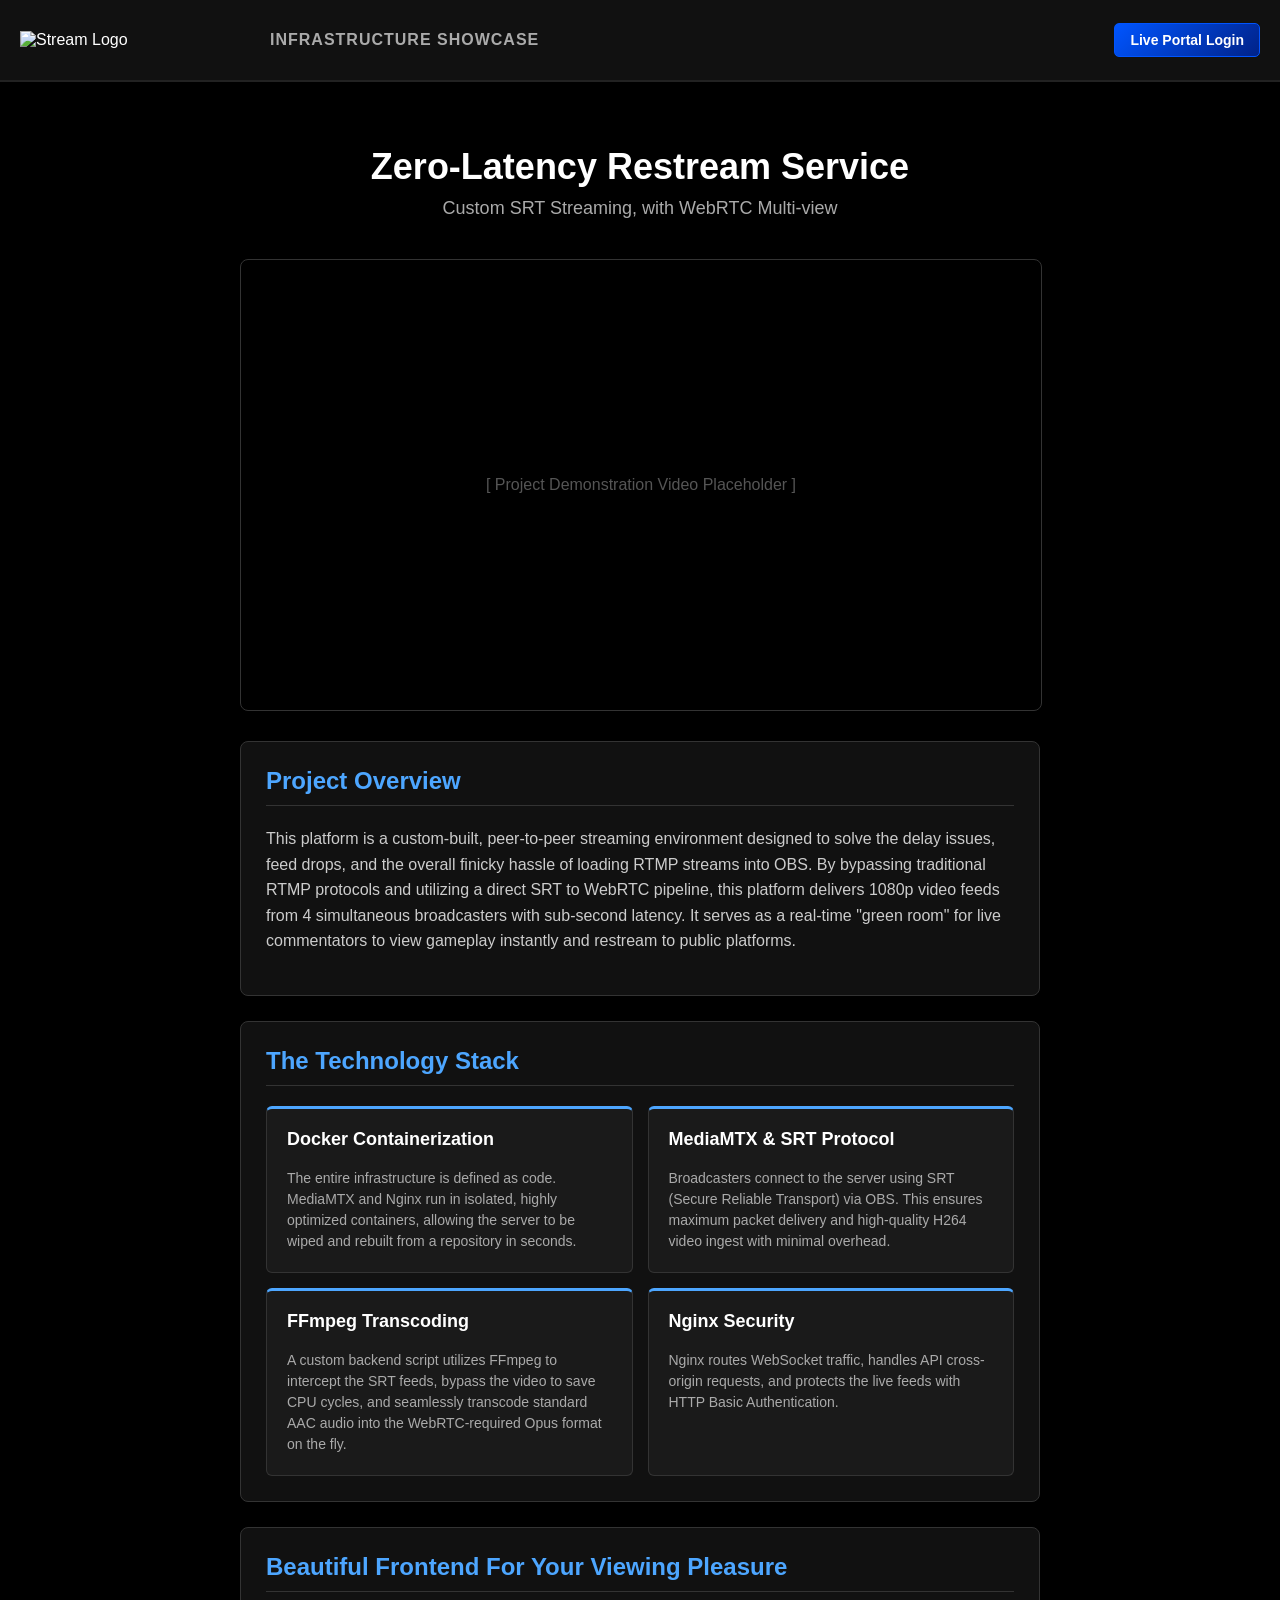
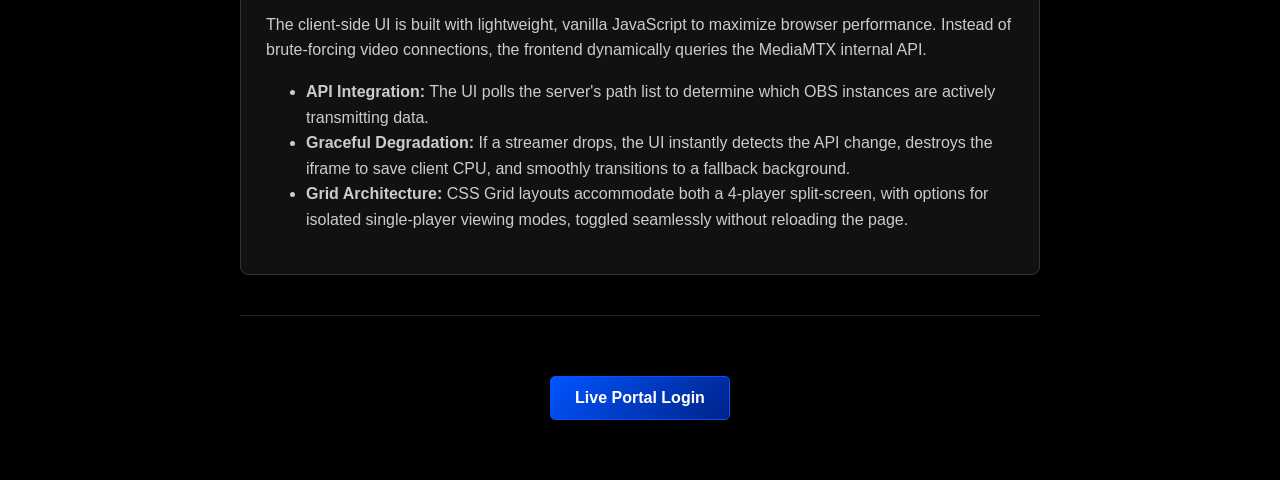
==== web/index.html @ 62786953 "uploading repository. Shout out Carigs" ====
<!DOCTYPE html>
<html lang="en">
<head>
  <meta charset="UTF-8" />
  <meta name="viewport" content="width=device-width, initial-scale=1.0">
  <title>Project Architecture</title>
  <link rel="icon" type="image/x-icon" href="favicon.ico" />
  <link rel="stylesheet" href="style.css" />
  <style>
    .showcase-video { width: 100%; aspect-ratio: 16/9; background: #000; border: 1px solid #333; border-radius: 8px; margin-bottom: 30px; display: flex; align-items: center; justify-content: center; color: #555; }
    .tech-grid { display: grid; grid-template-columns: repeat(auto-fit, minmax(250px, 1fr)); gap: 15px; margin-top: 20px; }
    .tech-card { background: #1a1a1a; padding: 20px; border-radius: 6px; border: 1px solid #333; border-top: 3px solid #4da6ff; }
    .tech-card h3 { margin-top: 0; color: #ffffff; font-size: 18px; }
    .tech-card p { color: #aaaaaa; font-size: 14px; line-height: 1.5; margin-bottom: 0; }
    
    .modal-overlay {
      position: fixed; top: 0; left: 0; width: 100%; height: 100%;
      background: rgba(0, 0, 0, 0.85); z-index: 1000;
      display: none; align-items: center; justify-content: center;
    }
    .modal-content {
      background: #111; padding: 30px; border-radius: 8px; border: 1px solid #333;
      max-width: 450px; text-align: center; box-shadow: 0 10px 30px rgba(0,0,0,0.8);
      border-top: 4px solid #0055ff;
    }
    .modal-content h3 { margin-top: 0; color: #ffffff; font-size: 22px; }
    .modal-actions { margin-top: 25px; display: flex; justify-content: center; gap: 15px; }
  </style>
</head>
<body>
  <header>
    <div class="left-nav">
      <img src="logo.png" alt="Stream Logo" class="logo" />
      <span style="color: #aaaaaa; font-weight: bold; letter-spacing: 1px; margin-left: 10px;">INFRASTRUCTURE SHOWCASE</span>
    </div>
    
    <div class="right-nav">
      <button onclick="showLoginModal()" class="nav-button host-btn" style="cursor: pointer;">Live Portal Login</button>
    </div>
  </header>

  <div class="guide-container">
    <h1>Zero-Latency Restream Service</h1>
    <div class="subtitle">Custom SRT Streaming, with WebRTC Multi-view</div>

    <div class="showcase-video">
      <p>[ Project Demonstration Video Placeholder ]</p>
    </div>

    <div class="guide-section">
      <h2>Project Overview</h2>
      <p style="color: #cccccc; line-height: 1.6;">
        This platform is a custom-built, peer-to-peer streaming environment designed to solve the delay issues, feed drops, and the overall finicky hassle of loading RTMP streams into OBS. By bypassing traditional RTMP protocols and utilizing a direct SRT to WebRTC pipeline, this platform delivers 1080p video feeds from 4 simultaneous broadcasters with sub-second latency. It serves as a real-time "green room" for live commentators to view gameplay instantly and restream to public platforms.
      </p>
    </div>

    <div class="guide-section">
      <h2>The Technology Stack</h2>
      <div class="tech-grid">
        <div class="tech-card">
          <h3>Docker Containerization</h3>
          <p>The entire infrastructure is defined as code. MediaMTX and Nginx run in isolated, highly optimized containers, allowing the server to be wiped and rebuilt from a repository in seconds.</p>
        </div>
        <div class="tech-card">
          <h3>MediaMTX & SRT Protocol</h3>
          <p>Broadcasters connect to the server using SRT (Secure Reliable Transport) via OBS. This ensures maximum packet delivery and high-quality H264 video ingest with minimal overhead.</p>
        </div>
        <div class="tech-card">
          <h3>FFmpeg Transcoding</h3>
          <p>A custom backend script utilizes FFmpeg to intercept the SRT feeds, bypass the video to save CPU cycles, and seamlessly transcode standard AAC audio into the WebRTC-required Opus format on the fly.</p>
        </div>
        <div class="tech-card">
          <h3>Nginx Security</h3>
          <p> Nginx routes WebSocket traffic, handles API cross-origin requests, and protects the live feeds with HTTP Basic Authentication.</p>
        </div>
      </div>
    </div>

    <div class="guide-section">
      <h2>Beautiful Frontend For Your Viewing Pleasure</h2>
      <p style="color: #cccccc; line-height: 1.6;">
        The client-side UI is built with lightweight, vanilla JavaScript to maximize browser performance. Instead of brute-forcing video connections, the frontend dynamically queries the MediaMTX internal API. 
      </p>
      <ul style="color: #cccccc; line-height: 1.6;">
        <li><strong>API Integration:</strong> The UI polls the server's path list to determine which OBS instances are actively transmitting data.</li>
        <li><strong>Graceful Degradation:</strong> If a streamer drops, the UI instantly detects the API change, destroys the iframe to save client CPU, and smoothly transitions to a fallback background.</li>
        <li><strong>Grid Architecture:</strong> CSS Grid layouts accommodate both a 4-player split-screen, with options for isolated single-player viewing modes, toggled seamlessly without reloading the page.</li>
      </ul>
    </div>
    
    <footer style="text-align: center; padding: 60px 20px 20px; border-top: 1px solid #222; margin-top: 40px;">
      <button onclick="showLoginModal()" class="nav-button host-btn" style="padding: 12px 24px; font-size: 16px; cursor: pointer;">Live Portal Login</button>
    </footer>
  </div>

  <div id="loginModal" class="modal-overlay">
    <div class="modal-content">
      <h3>Authentication Required</h3>
      <p style="color: #cccccc; line-height: 1.5;">The live dashboard is secured and requires authorization to view the active feeds. This ensures bandwidth is preserved for verified commentators.</p>
      <p style="color: #4da6ff; font-weight: bold; margin: 20px 0; padding: 15px; background: rgba(0, 85, 255, 0.1); border-radius: 6px; border: 1px solid #0055ff;">
        Please contact the server administrators for credentials.
      </p>
      <div class="modal-actions">
        <button onclick="closeModal()" class="nav-button" style="cursor: pointer;">Cancel</button>
        <a href="live.html" class="nav-button host-btn">Proceed to Login</a>
      </div>
    </div>
  </div>

  <script>
    function showLoginModal() { document.getElementById('loginModal').style.display = 'flex'; }
    function closeModal() { document.getElementById('loginModal').style.display = 'none'; }
  </script>
</body>
</html>
---- web/style.css ----
/* page layout */
body {
  margin: 0; padding: 0; display: flex; flex-direction: column;
  min-height: 100vh; background-color: #000000;
  font-family: 'Segoe UI', Tahoma, Geneva, Verdana, sans-serif; color: #ffffff;
}

/* header */
header {
  display: flex; justify-content: space-between; align-items: center;
  padding: 10px 20px; background-color: #111111;
  border-bottom: 2px solid #222222; position: relative; 
  height: 60px; z-index: 100;
}
.logo { width: 220px; height: auto; margin-right: 10px; }

.left-nav, .right-nav { display: flex; align-items: center; gap: 10px; }

/* buttons */
.nav-button {
  background-color: #333333; color: #ffffff; text-decoration: none;
  padding: 8px 15px; border-radius: 5px; font-size: 14px; font-weight: bold;
  transition: all 0.2s; border: 1px solid #444; cursor: pointer;
}
.nav-button:hover { background-color: #555555; }

/* pressed button state */
.nav-button.active-btn {
  background-color: #000000;
  border-color: #222;
  color: #888;
  box-shadow: inset 0 3px 6px rgba(0,0,0,0.8);
}

/* guide buttons */
.host-btn { background: linear-gradient(135deg, #0055ff, #002288); border-color: #0055ff; }
.host-btn:hover { background: linear-gradient(135deg, #3377ff, #0033bb); }

.streamer-btn { background: linear-gradient(135deg, #009933, #004411); border-color: #009933; }
.streamer-btn:hover { background: linear-gradient(135deg, #00bb44, #006622); }

/* video grid*/
#wrapper {
  display: grid; grid-template-columns: 1fr 1fr; grid-template-rows: 1fr 1fr;
  gap: 4px; flex-grow: 1; padding: 4px; height: calc(100vh - 80px); 
}
.video-container {
  position: relative; width: 100%; height: 100%;
  background: #1a1a1a;
}
iframe {
  position: absolute; top: 0; left: 0; width: 100%; height: 100%;
  border: none; opacity: 0; transition: opacity 0.5s ease-in-out; z-index: 1;
}
.player-label {
  position: absolute; top: 10px; left: 10px; z-index: 10;
  background: rgba(0,0,0,0.7); color: white; padding: 5px 10px;
  border-radius: 4px; font-weight: bold; pointer-events: none;
  opacity: 0; transition: opacity 0.3s ease;
}
.video-container:hover .player-label { opacity: 1; }

/* individual player */
.single-view { display: none; flex-direction: column; width: 100%; height: calc(100vh - 80px); }
#single-title {
  text-align: center; font-size: 22px; font-weight: bold;
  margin: 10px 0; letter-spacing: 2px; color: #aaaaaa;
}
.single-iframe-wrapper {
  position: relative; flex-grow: 1; width: 100%;
  background: #1a1a1a;
}

/* guide page styling */
.guide-container { max-width: 800px; margin: 40px auto; padding: 0 20px; }
.guide-container h1 { text-align: center; font-size: 36px; margin-bottom: 10px; }
.subtitle { text-align: center; color: #aaaaaa; font-size: 18px; margin-bottom: 40px; }
.guide-section {
  background-color: #111111; padding: 25px; border-radius: 8px;
  margin-bottom: 25px; border: 1px solid #333;
}
.guide-section h2 { margin-top: 0; border-bottom: 1px solid #333; padding-bottom: 10px; color: #4da6ff; }
.split-instructions { display: flex; gap: 20px; margin-top: 20px; }
.instruction-box {
  flex: 1; background-color: #1a1a1a; padding: 15px;
  border-radius: 6px; border: 1px solid #333;
}
.instruction-box h3 { margin-top: 0; text-align: center; font-size: 18px; }
.instruction-box ul { padding-left: 20px; line-height: 1.6; }
.apply-text { text-align: center; font-weight: bold; margin-top: 25px; font-size: 18px; color: #4da6ff; }
code { background-color: #000; padding: 4px 8px; border-radius: 4px; color: #ff9d00; font-family: monospace; word-break: break-all; }

/* =========================================
   Mobile support (Perfected 12-Column Grid)
   ========================================= */
@media (max-width: 768px) {
  header {
    display: grid !important;
    grid-template-columns: repeat(12, 1fr) !important;
    gap: 8px !important;
    padding: 15px 10px !important;
    height: auto !important;
  }
  
  .left-nav, .right-nav {
    display: contents !important;
  }
  
  .logo {
    grid-column: 1 / -1 !important;
    justify-self: center !important;
    max-width: 240px !important;
    width: 100% !important;
    margin-bottom: 12px !important;
  }

  header .nav-button {
    font-size: 10px !important;
    padding: 8px 0 !important;
    margin: 0 !important;
    display: flex !important;
    align-items: center !important;
    justify-content: center !important;
  }

  /* Row 2: 4 Buttons (3 columns each) */
  #btn-game1 { grid-column: 1 / span 3; grid-row: 2; }
  #btn-game2 { grid-column: 4 / span 3; grid-row: 2; }
  #btn-game3 { grid-column: 7 / span 3; grid-row: 2; }
  #btn-game4 { grid-column: 10 / span 3; grid-row: 2; }
  
  /* Row 3: 2 Guide Buttons + 1 Grid Button (4 columns each) */
  #btn-grid { grid-column: 1 / span 4; grid-row: 3; }
  .streamer-btn { grid-column: 5 / span 4; grid-row: 3; }
  .host-btn { grid-column: 9 / span 4; grid-row: 3; }

  #wrapper { 
    display: flex; 
    flex-direction: column !important; 
    height: auto !important; 
    padding-bottom: 20px !important; 
  }
  
  .video-container, .single-iframe-wrapper { 
    width: 100% !important; 
    aspect-ratio: 16 / 9 !important; 
    height: auto !important; 
  }
  
  .guide-container { margin: 20px 10px !important; }
  .guide-container h1 { font-size: 24px !important; }
  .split-instructions { flex-direction: column !important; gap: 15px !important; }
  #single-title { font-size: 18px !important; }
}
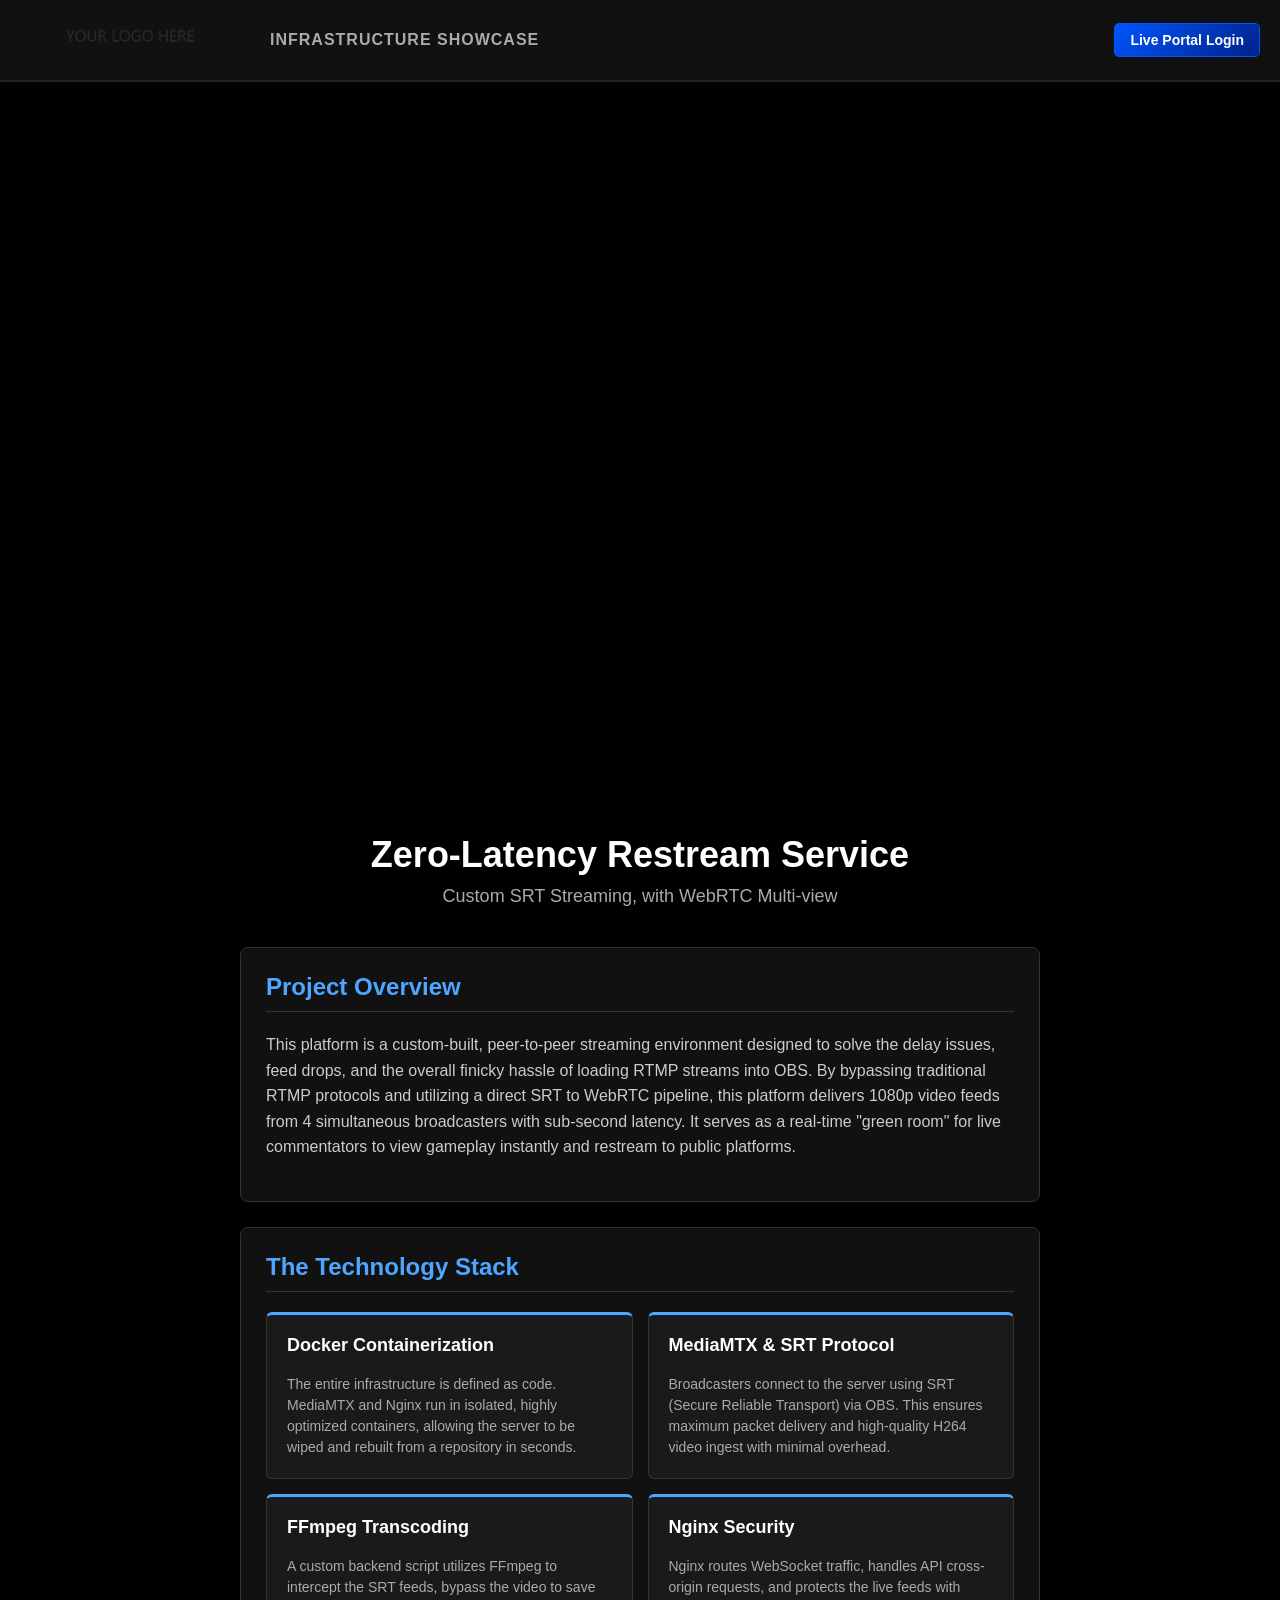
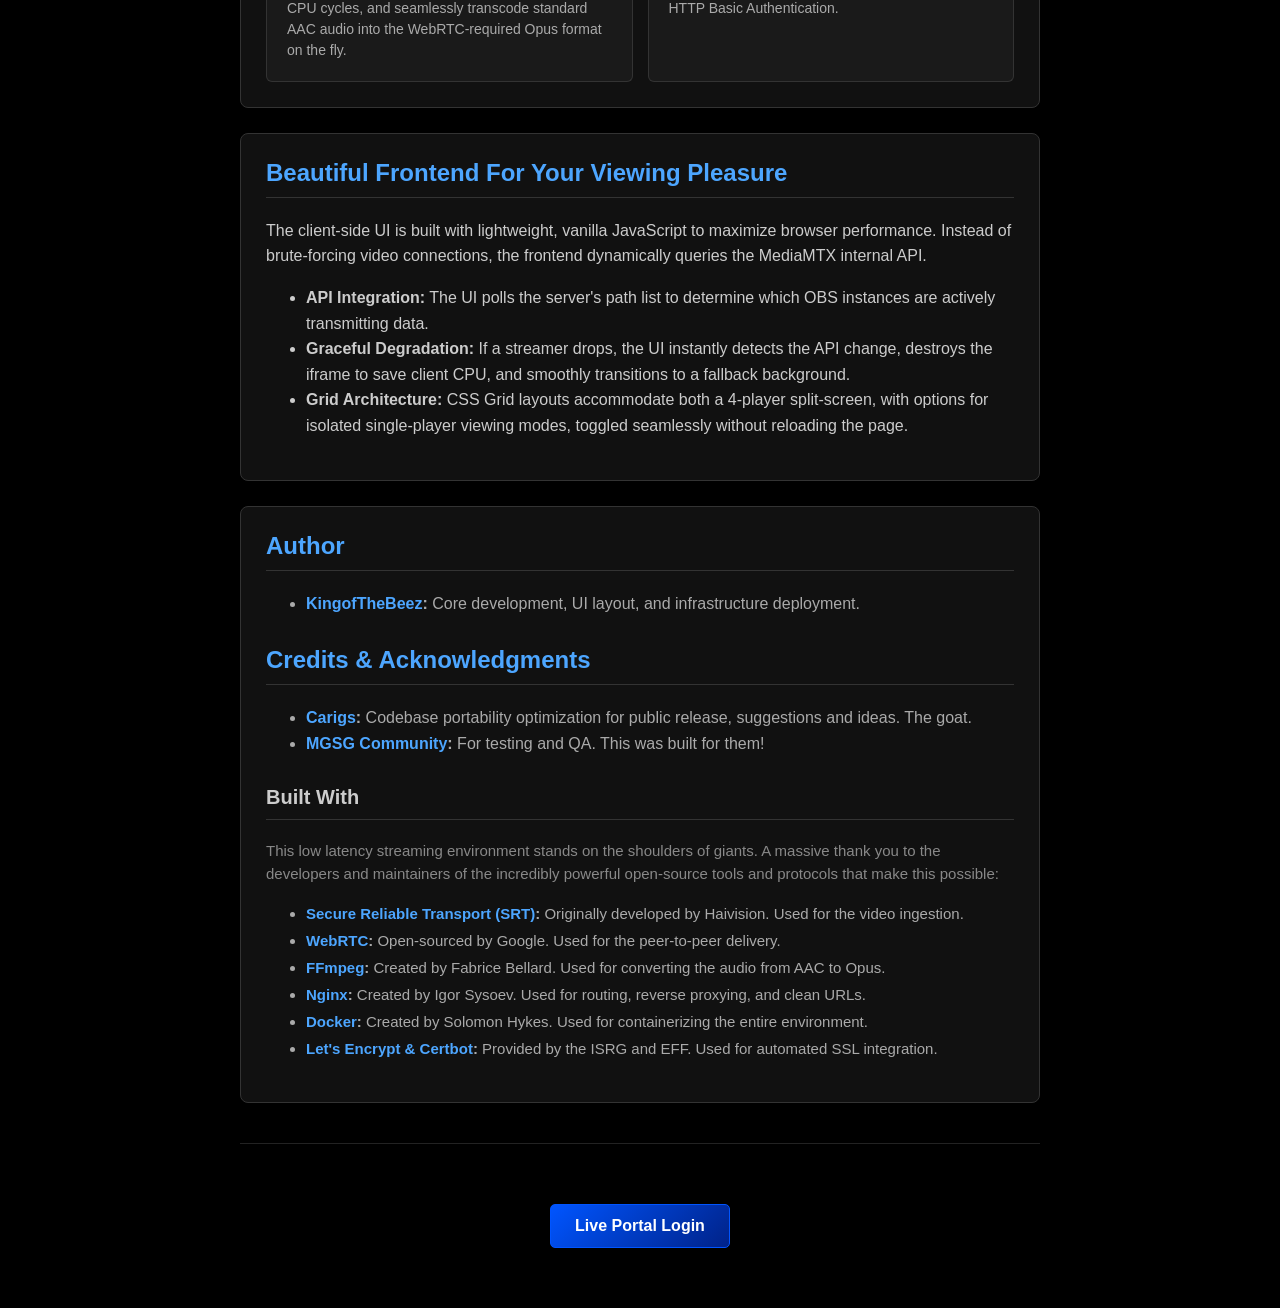
==== commit 3069185a: "added showcase vid, credits & acknowledgements styled css for showcase vid, updated gitignore" ====
--- a/web/index.html
+++ b/web/index.html
@@ -39,13 +39,15 @@
     </div>
   </header>
 
-  <div class="guide-container">
+  <div style="width: 95%; max-width: 1320px; margin: 40px auto; border-radius: 8px; overflow: hidden; box-shadow: 0px 10px 25px rgba(0,0,0,0.5); font-size: 0; background: transparent;">
+      <video autoplay loop muted playsinline style="width: 100%; height: auto; display: block; margin: 0; padding: 0; pointer-events: none; border: none;">
+        <source src="showcase.mp4" type="video/mp4">
+      </video>
+    </div>
+
+    <div class="guide-container">
     <h1>Zero-Latency Restream Service</h1>
     <div class="subtitle">Custom SRT Streaming, with WebRTC Multi-view</div>
-
-    <div class="showcase-video">
-      <p>[ Project Demonstration Video Placeholder ]</p>
-    </div>
 
     <div class="guide-section">
       <h2>Project Overview</h2>
@@ -88,6 +90,31 @@
       </ul>
     </div>
     
+    <div class="guide-section">
+      <h2 style="color: #4da6ff;">Author</h2>
+      <ul style="color: #aaaaaa; line-height: 1.6; margin-bottom: 30px;">
+        <li><strong><a href="https://gitlab.com/AlecBaldwin69" target="_blank" style="color: #4da6ff; text-decoration: none;">KingofTheBeez</a>:</strong> Core development, UI layout, and infrastructure deployment.</li>
+      </ul>
+
+      <h2 style="color: #4da6ff;">Credits & Acknowledgments</h2>
+      <ul style="color: #aaaaaa; line-height: 1.6; margin-bottom: 30px;">
+        <li><strong><a href="https://gitlab.com/mcarigs" target="_blank" style="color: #4da6ff; text-decoration: none;">Carigs</a>:</strong> Codebase portability optimization for public release, suggestions and ideas. The goat.</li>
+        <li><strong><a href="https://discord.gg/hhNAaSP8eN" target="_blank" style="color: #4da6ff; text-decoration: none;">MGSG Community</a>:</strong> For testing and QA. This was built for them!</li>
+      </ul>
+
+      <h3 style="color: #cccccc; margin-top: 30px; font-size: 20px; border-bottom: 1px solid #333; padding-bottom: 10px;">Built With</h3>
+      <p style="color: #888; font-size: 15px; line-height: 1.5;">This low latency streaming environment stands on the shoulders of giants. A massive thank you to the developers and maintainers of the incredibly powerful open-source tools and protocols that make this possible:</p>
+      
+      <ul style="color: #aaaaaa; line-height: 1.8; font-size: 15px;">
+        <li><strong><a href="https://www.srtalliance.org/" target="_blank" style="color: #4da6ff; text-decoration: none;">Secure Reliable Transport (SRT)</a>:</strong> Originally developed by Haivision. Used for the video ingestion.</li>
+        <li><strong><a href="https://webrtc.org/" target="_blank" style="color: #4da6ff; text-decoration: none;">WebRTC</a>:</strong> Open-sourced by Google. Used for the peer-to-peer delivery.</li>
+        <li><strong><a href="https://ffmpeg.org/" target="_blank" style="color: #4da6ff; text-decoration: none;">FFmpeg</a>:</strong> Created by Fabrice Bellard. Used for converting the audio from AAC to Opus.</li>
+        <li><strong><a href="https://nginx.org/" target="_blank" style="color: #4da6ff; text-decoration: none;">Nginx</a>:</strong> Created by Igor Sysoev. Used for routing, reverse proxying, and clean URLs.</li>
+        <li><strong><a href="https://www.docker.com/" target="_blank" style="color: #4da6ff; text-decoration: none;">Docker</a>:</strong> Created by Solomon Hykes. Used for containerizing the entire environment.</li>
+        <li><strong><a href="https://letsencrypt.org/" target="_blank" style="color: #4da6ff; text-decoration: none;">Let's Encrypt & Certbot</a>:</strong> Provided by the ISRG and EFF. Used for automated SSL integration.</li>
+      </ul>
+    </div>
+
     <footer style="text-align: center; padding: 60px 20px 20px; border-top: 1px solid #222; margin-top: 40px;">
       <button onclick="showLoginModal()" class="nav-button host-btn" style="padding: 12px 24px; font-size: 16px; cursor: pointer;">Live Portal Login</button>
     </footer>
--- a/web/style.css
+++ b/web/style.css
@@ -29,7 +29,7 @@
   background-color: #000000;
   border-color: #222;
   color: #888;
-  box-shadow: inset 0 3px 6px rgba(0,0,0,0.8);
+  box-shadow: inset 0 3px 6px rgba(0,0,0,0.8); /* Makes it look pressed */
 }
 
 /* guide buttons */
@@ -38,6 +38,8 @@
 
 .streamer-btn { background: linear-gradient(135deg, #009933, #004411); border-color: #009933; }
 .streamer-btn:hover { background: linear-gradient(135deg, #00bb44, #006622); }
+.admin-btn { background: linear-gradient(135deg, #cc0000, #660000); border-color: #cc0000; }
+.admin-btn:hover { background: linear-gradient(135deg, #ff1a1a, #990000); }
 
 /* video grid*/
 #wrapper {
@@ -46,7 +48,7 @@
 }
 .video-container {
   position: relative; width: 100%; height: 100%;
-  background: #1a1a1a;
+  background: #1a1a1a url('offline.png') center/contain no-repeat;
 }
 iframe {
   position: absolute; top: 0; left: 0; width: 100%; height: 100%;
@@ -68,7 +70,18 @@
 }
 .single-iframe-wrapper {
   position: relative; flex-grow: 1; width: 100%;
-  background: #1a1a1a;
+  background: #1a1a1a url('offline.png') center/contain no-repeat;
+}
+
+/* showcase video container */
+.showcase-video {
+  width: 95%;
+  max-width: 1650px;
+  margin: 40px auto; 
+  border-radius: 8px;
+  overflow: hidden; 
+  box-shadow: 0px 10px 25px rgba(0,0,0,0.5); 
+  font-size: 0;
 }
 
 /* guide page styling */
@@ -91,12 +104,12 @@
 code { background-color: #000; padding: 4px 8px; border-radius: 4px; color: #ff9d00; font-family: monospace; word-break: break-all; }
 
 /* =========================================
-   Mobile support (Perfected 12-Column Grid)
+   Mobile support (LMAO WHY AM I DOING THIS)
    ========================================= */
 @media (max-width: 768px) {
   header {
     display: grid !important;
-    grid-template-columns: repeat(12, 1fr) !important;
+    grid-template-columns: repeat(4, 1fr) !important;
     gap: 8px !important;
     padding: 15px 10px !important;
     height: auto !important;
@@ -123,16 +136,15 @@
     justify-content: center !important;
   }
 
-  /* Row 2: 4 Buttons (3 columns each) */
-  #btn-game1 { grid-column: 1 / span 3; grid-row: 2; }
-  #btn-game2 { grid-column: 4 / span 3; grid-row: 2; }
-  #btn-game3 { grid-column: 7 / span 3; grid-row: 2; }
-  #btn-game4 { grid-column: 10 / span 3; grid-row: 2; }
+  #btn-game1 { grid-column: 1; grid-row: 2; }
+  #btn-game2 { grid-column: 2; grid-row: 2; }
+  #btn-game3 { grid-column: 3; grid-row: 2; }
+  #btn-game4 { grid-column: 4; grid-row: 2; }
   
-  /* Row 3: 2 Guide Buttons + 1 Grid Button (4 columns each) */
-  #btn-grid { grid-column: 1 / span 4; grid-row: 3; }
-  .streamer-btn { grid-column: 5 / span 4; grid-row: 3; }
-  .host-btn { grid-column: 9 / span 4; grid-row: 3; }
+  #btn-grid { grid-column: 1; grid-row: 3; }
+  .streamer-btn { grid-column: 2; grid-row: 3; }
+  .host-btn { grid-column: 3; grid-row: 3; }
+  .admin-btn { grid-column: 4; grid-row: 3; }
 
   #wrapper { 
     display: flex; 
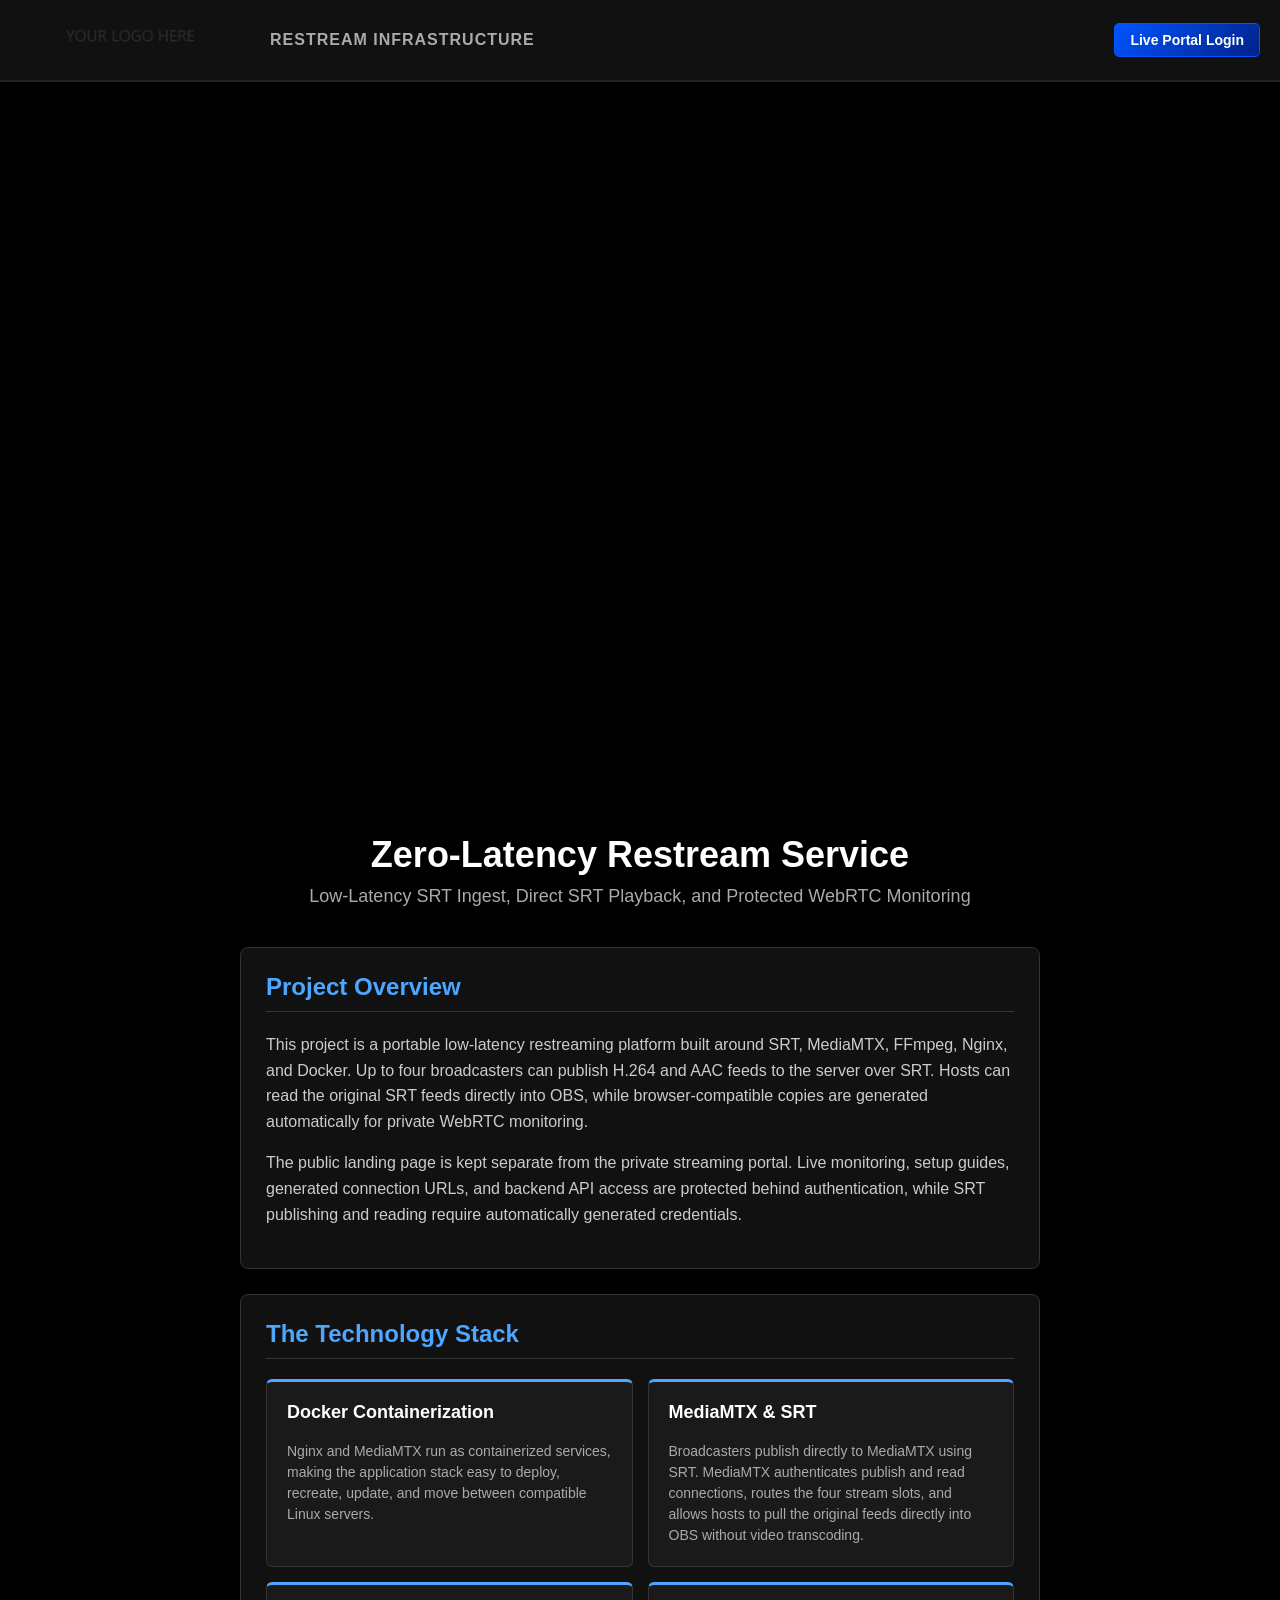
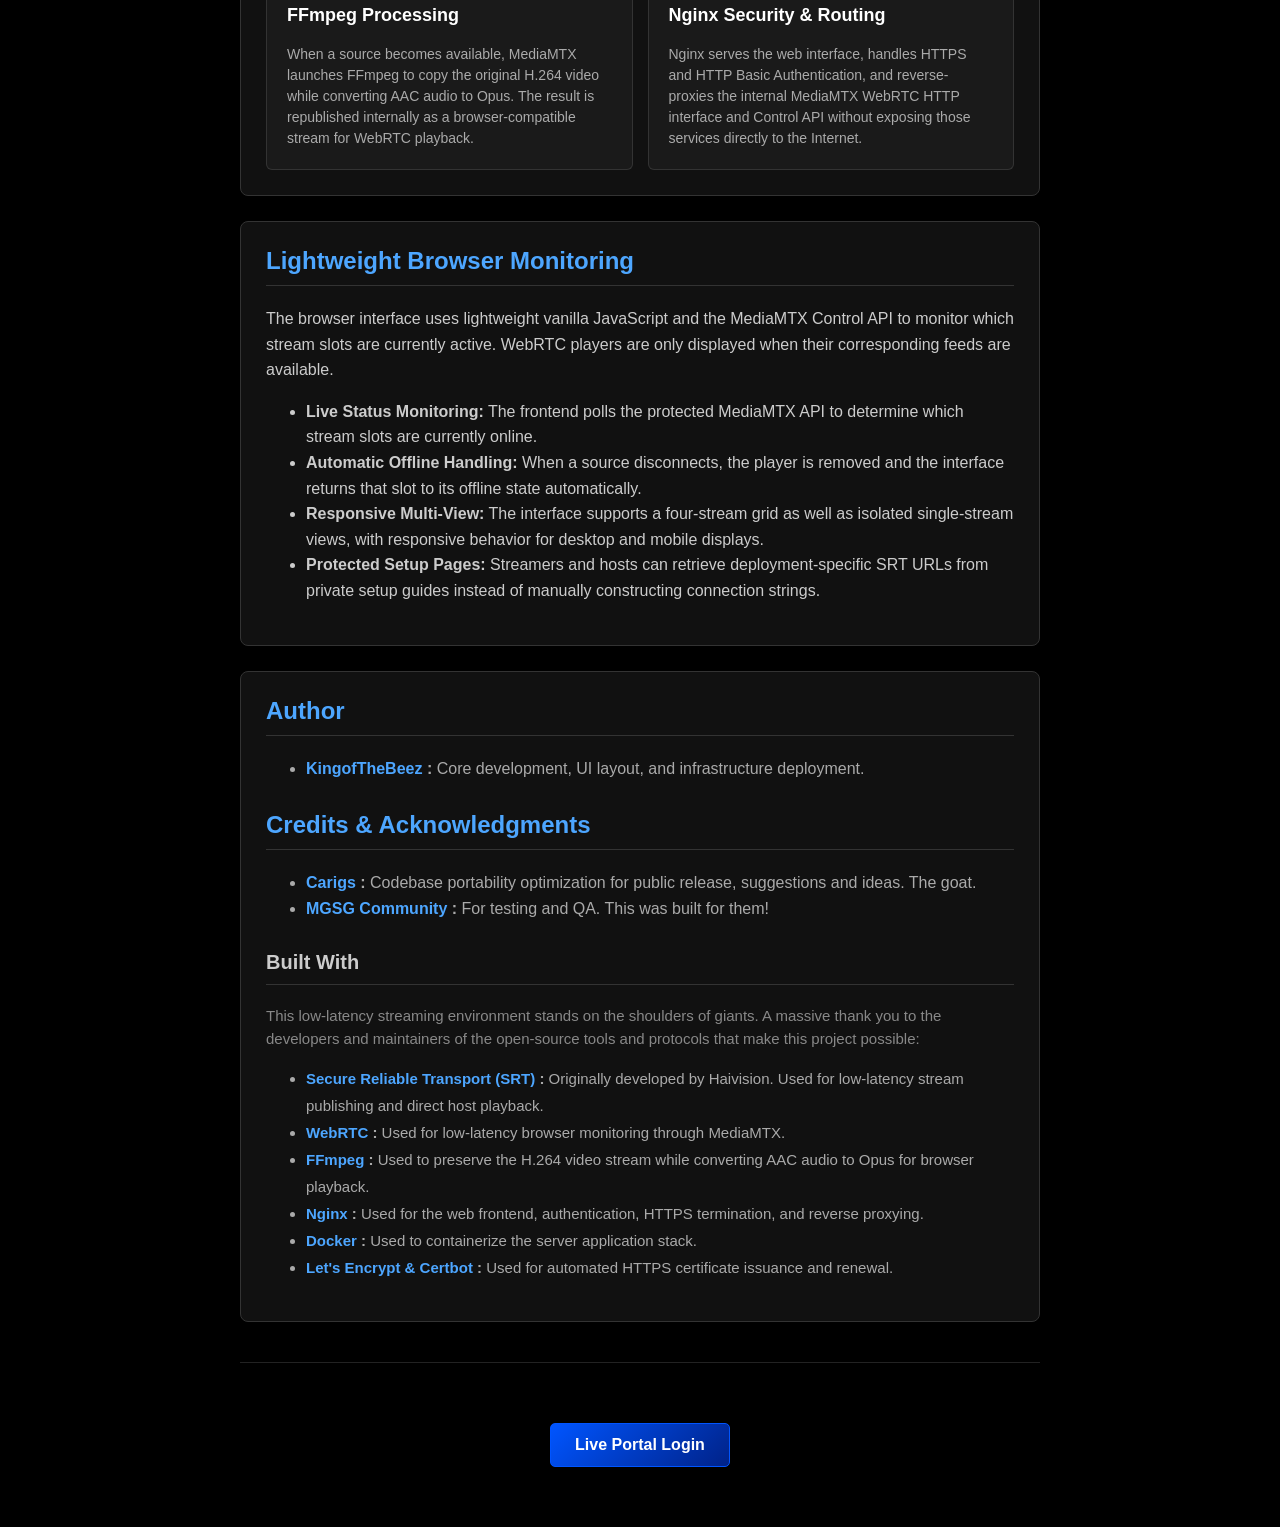
==== commit 070b5b7b: "Merge branch 'testing-branch' into 'main' Harden SRT/WebRTC security, improved portal usability, add" ====
--- a/web/index.html
+++ b/web/index.html
@@ -3,140 +3,469 @@
 <head>
   <meta charset="UTF-8" />
   <meta name="viewport" content="width=device-width, initial-scale=1.0">
-  <title>Project Architecture</title>
+  <title>SRT / WebRTC Restream Service</title>
   <link rel="icon" type="image/x-icon" href="favicon.ico" />
   <link rel="stylesheet" href="style.css" />
+
   <style>
-    .showcase-video { width: 100%; aspect-ratio: 16/9; background: #000; border: 1px solid #333; border-radius: 8px; margin-bottom: 30px; display: flex; align-items: center; justify-content: center; color: #555; }
-    .tech-grid { display: grid; grid-template-columns: repeat(auto-fit, minmax(250px, 1fr)); gap: 15px; margin-top: 20px; }
-    .tech-card { background: #1a1a1a; padding: 20px; border-radius: 6px; border: 1px solid #333; border-top: 3px solid #4da6ff; }
-    .tech-card h3 { margin-top: 0; color: #ffffff; font-size: 18px; }
-    .tech-card p { color: #aaaaaa; font-size: 14px; line-height: 1.5; margin-bottom: 0; }
-    
+    .showcase-video {
+      width: 100%;
+      aspect-ratio: 16/9;
+      background: #000;
+      border: 1px solid #333;
+      border-radius: 8px;
+      margin-bottom: 30px;
+      display: flex;
+      align-items: center;
+      justify-content: center;
+      color: #555;
+    }
+
+    .tech-grid {
+      display: grid;
+      grid-template-columns: repeat(auto-fit, minmax(250px, 1fr));
+      gap: 15px;
+      margin-top: 20px;
+    }
+
+    .tech-card {
+      background: #1a1a1a;
+      padding: 20px;
+      border-radius: 6px;
+      border: 1px solid #333;
+      border-top: 3px solid #4da6ff;
+    }
+
+    .tech-card h3 {
+      margin-top: 0;
+      color: #ffffff;
+      font-size: 18px;
+    }
+
+    .tech-card p {
+      color: #aaaaaa;
+      font-size: 14px;
+      line-height: 1.5;
+      margin-bottom: 0;
+    }
+
     .modal-overlay {
-      position: fixed; top: 0; left: 0; width: 100%; height: 100%;
-      background: rgba(0, 0, 0, 0.85); z-index: 1000;
-      display: none; align-items: center; justify-content: center;
-    }
+      position: fixed;
+      top: 0;
+      left: 0;
+      width: 100%;
+      height: 100%;
+      background: rgba(0, 0, 0, 0.85);
+      z-index: 1000;
+      display: none;
+      align-items: center;
+      justify-content: center;
+    }
+
     .modal-content {
-      background: #111; padding: 30px; border-radius: 8px; border: 1px solid #333;
-      max-width: 450px; text-align: center; box-shadow: 0 10px 30px rgba(0,0,0,0.8);
+      background: #111;
+      padding: 30px;
+      border-radius: 8px;
+      border: 1px solid #333;
+      max-width: 450px;
+      text-align: center;
+      box-shadow: 0 10px 30px rgba(0, 0, 0, 0.8);
       border-top: 4px solid #0055ff;
     }
-    .modal-content h3 { margin-top: 0; color: #ffffff; font-size: 22px; }
-    .modal-actions { margin-top: 25px; display: flex; justify-content: center; gap: 15px; }
+
+    .modal-content h3 {
+      margin-top: 0;
+      color: #ffffff;
+      font-size: 22px;
+    }
+
+    .modal-actions {
+      margin-top: 25px;
+      display: flex;
+      justify-content: center;
+      gap: 15px;
+    }
   </style>
 </head>
+
 <body>
   <header>
     <div class="left-nav">
       <img src="logo.png" alt="Stream Logo" class="logo" />
-      <span style="color: #aaaaaa; font-weight: bold; letter-spacing: 1px; margin-left: 10px;">INFRASTRUCTURE SHOWCASE</span>
-    </div>
-    
+      <span style="color: #aaaaaa; font-weight: bold; letter-spacing: 1px; margin-left: 10px;">
+        RESTREAM INFRASTRUCTURE
+      </span>
+    </div>
+
     <div class="right-nav">
-      <button onclick="showLoginModal()" class="nav-button host-btn" style="cursor: pointer;">Live Portal Login</button>
+      <button
+        onclick="showLoginModal()"
+        class="nav-button host-btn"
+        style="cursor: pointer;"
+      >
+        Live Portal Login
+      </button>
     </div>
   </header>
 
-  <div style="width: 95%; max-width: 1320px; margin: 40px auto; border-radius: 8px; overflow: hidden; box-shadow: 0px 10px 25px rgba(0,0,0,0.5); font-size: 0; background: transparent;">
-      <video autoplay loop muted playsinline style="width: 100%; height: auto; display: block; margin: 0; padding: 0; pointer-events: none; border: none;">
-        <source src="showcase.mp4" type="video/mp4">
-      </video>
-    </div>
-
-    <div class="guide-container">
+  <div
+    style="
+      width: 95%;
+      max-width: 1320px;
+      margin: 40px auto;
+      border-radius: 8px;
+      overflow: hidden;
+      box-shadow: 0 10px 25px rgba(0, 0, 0, 0.5);
+      font-size: 0;
+      background: transparent;
+    "
+  >
+    <video
+      autoplay
+      loop
+      muted
+      playsinline
+      style="
+        width: 100%;
+        height: auto;
+        display: block;
+        margin: 0;
+        padding: 0;
+        pointer-events: none;
+        border: none;
+      "
+    >
+      <source src="showcase.mp4" type="video/mp4">
+    </video>
+  </div>
+
+  <div class="guide-container">
     <h1>Zero-Latency Restream Service</h1>
-    <div class="subtitle">Custom SRT Streaming, with WebRTC Multi-view</div>
+
+    <div class="subtitle">
+      Low-Latency SRT Ingest, Direct SRT Playback, and Protected WebRTC Monitoring
+    </div>
 
     <div class="guide-section">
       <h2>Project Overview</h2>
+
       <p style="color: #cccccc; line-height: 1.6;">
-        This platform is a custom-built, peer-to-peer streaming environment designed to solve the delay issues, feed drops, and the overall finicky hassle of loading RTMP streams into OBS. By bypassing traditional RTMP protocols and utilizing a direct SRT to WebRTC pipeline, this platform delivers 1080p video feeds from 4 simultaneous broadcasters with sub-second latency. It serves as a real-time "green room" for live commentators to view gameplay instantly and restream to public platforms.
+        This project is a portable low-latency restreaming platform built around
+        SRT, MediaMTX, FFmpeg, Nginx, and Docker. Up to four broadcasters can
+        publish H.264 and AAC feeds to the server over SRT. Hosts can read the
+        original SRT feeds directly into OBS, while browser-compatible copies
+        are generated automatically for private WebRTC monitoring.
+      </p>
+
+      <p style="color: #cccccc; line-height: 1.6;">
+        The public landing page is kept separate from the private streaming
+        portal. Live monitoring, setup guides, generated connection URLs, and
+        backend API access are protected behind authentication, while SRT
+        publishing and reading require automatically generated credentials.
       </p>
     </div>
 
     <div class="guide-section">
       <h2>The Technology Stack</h2>
+
       <div class="tech-grid">
         <div class="tech-card">
           <h3>Docker Containerization</h3>
-          <p>The entire infrastructure is defined as code. MediaMTX and Nginx run in isolated, highly optimized containers, allowing the server to be wiped and rebuilt from a repository in seconds.</p>
+          <p>
+            Nginx and MediaMTX run as containerized services, making the
+            application stack easy to deploy, recreate, update, and move
+            between compatible Linux servers.
+          </p>
         </div>
+
         <div class="tech-card">
-          <h3>MediaMTX & SRT Protocol</h3>
-          <p>Broadcasters connect to the server using SRT (Secure Reliable Transport) via OBS. This ensures maximum packet delivery and high-quality H264 video ingest with minimal overhead.</p>
+          <h3>MediaMTX & SRT</h3>
+          <p>
+            Broadcasters publish directly to MediaMTX using SRT. MediaMTX
+            authenticates publish and read connections, routes the four stream
+            slots, and allows hosts to pull the original feeds directly into
+            OBS without video transcoding.
+          </p>
         </div>
+
         <div class="tech-card">
-          <h3>FFmpeg Transcoding</h3>
-          <p>A custom backend script utilizes FFmpeg to intercept the SRT feeds, bypass the video to save CPU cycles, and seamlessly transcode standard AAC audio into the WebRTC-required Opus format on the fly.</p>
+          <h3>FFmpeg Processing</h3>
+          <p>
+            When a source becomes available, MediaMTX launches FFmpeg to copy
+            the original H.264 video while converting AAC audio to Opus. The
+            result is republished internally as a browser-compatible stream
+            for WebRTC playback.
+          </p>
         </div>
+
         <div class="tech-card">
-          <h3>Nginx Security</h3>
-          <p> Nginx routes WebSocket traffic, handles API cross-origin requests, and protects the live feeds with HTTP Basic Authentication.</p>
+          <h3>Nginx Security & Routing</h3>
+          <p>
+            Nginx serves the web interface, handles HTTPS and HTTP Basic
+            Authentication, and reverse-proxies the internal MediaMTX WebRTC
+            HTTP interface and Control API without exposing those services
+            directly to the Internet.
+          </p>
         </div>
       </div>
     </div>
 
     <div class="guide-section">
-      <h2>Beautiful Frontend For Your Viewing Pleasure</h2>
+      <h2>Lightweight Browser Monitoring</h2>
+
       <p style="color: #cccccc; line-height: 1.6;">
-        The client-side UI is built with lightweight, vanilla JavaScript to maximize browser performance. Instead of brute-forcing video connections, the frontend dynamically queries the MediaMTX internal API. 
-      </p>
+        The browser interface uses lightweight vanilla JavaScript and the
+        MediaMTX Control API to monitor which stream slots are currently active.
+        WebRTC players are only displayed when their corresponding feeds are
+        available.
+      </p>
+
       <ul style="color: #cccccc; line-height: 1.6;">
-        <li><strong>API Integration:</strong> The UI polls the server's path list to determine which OBS instances are actively transmitting data.</li>
-        <li><strong>Graceful Degradation:</strong> If a streamer drops, the UI instantly detects the API change, destroys the iframe to save client CPU, and smoothly transitions to a fallback background.</li>
-        <li><strong>Grid Architecture:</strong> CSS Grid layouts accommodate both a 4-player split-screen, with options for isolated single-player viewing modes, toggled seamlessly without reloading the page.</li>
+        <li>
+          <strong>Live Status Monitoring:</strong>
+          The frontend polls the protected MediaMTX API to determine which
+          stream slots are currently online.
+        </li>
+
+        <li>
+          <strong>Automatic Offline Handling:</strong>
+          When a source disconnects, the player is removed and the interface
+          returns that slot to its offline state automatically.
+        </li>
+
+        <li>
+          <strong>Responsive Multi-View:</strong>
+          The interface supports a four-stream grid as well as isolated
+          single-stream views, with responsive behavior for desktop and mobile
+          displays.
+        </li>
+
+        <li>
+          <strong>Protected Setup Pages:</strong>
+          Streamers and hosts can retrieve deployment-specific SRT URLs from
+          private setup guides instead of manually constructing connection
+          strings.
+        </li>
       </ul>
     </div>
-    
+
     <div class="guide-section">
       <h2 style="color: #4da6ff;">Author</h2>
+
       <ul style="color: #aaaaaa; line-height: 1.6; margin-bottom: 30px;">
-        <li><strong><a href="https://gitlab.com/AlecBaldwin69" target="_blank" style="color: #4da6ff; text-decoration: none;">KingofTheBeez</a>:</strong> Core development, UI layout, and infrastructure deployment.</li>
+        <li>
+          <strong>
+            <a
+              href="https://gitlab.com/AlecBaldwin69"
+              target="_blank"
+              style="color: #4da6ff; text-decoration: none;"
+            >
+              KingofTheBeez
+            </a>:
+          </strong>
+          Core development, UI layout, and infrastructure deployment.
+        </li>
       </ul>
 
       <h2 style="color: #4da6ff;">Credits & Acknowledgments</h2>
+
       <ul style="color: #aaaaaa; line-height: 1.6; margin-bottom: 30px;">
-        <li><strong><a href="https://gitlab.com/mcarigs" target="_blank" style="color: #4da6ff; text-decoration: none;">Carigs</a>:</strong> Codebase portability optimization for public release, suggestions and ideas. The goat.</li>
-        <li><strong><a href="https://discord.gg/hhNAaSP8eN" target="_blank" style="color: #4da6ff; text-decoration: none;">MGSG Community</a>:</strong> For testing and QA. This was built for them!</li>
+        <li>
+          <strong>
+            <a
+              href="https://gitlab.com/mcarigs"
+              target="_blank"
+              style="color: #4da6ff; text-decoration: none;"
+            >
+              Carigs
+            </a>:
+          </strong>
+          Codebase portability optimization for public release, suggestions
+          and ideas. The goat.
+        </li>
+
+        <li>
+          <strong>
+            <a
+              href="https://discord.gg/hhNAaSP8eN"
+              target="_blank"
+              style="color: #4da6ff; text-decoration: none;"
+            >
+              MGSG Community
+            </a>:
+          </strong>
+          For testing and QA. This was built for them!
+        </li>
       </ul>
 
-      <h3 style="color: #cccccc; margin-top: 30px; font-size: 20px; border-bottom: 1px solid #333; padding-bottom: 10px;">Built With</h3>
-      <p style="color: #888; font-size: 15px; line-height: 1.5;">This low latency streaming environment stands on the shoulders of giants. A massive thank you to the developers and maintainers of the incredibly powerful open-source tools and protocols that make this possible:</p>
-      
+      <h3
+        style="
+          color: #cccccc;
+          margin-top: 30px;
+          font-size: 20px;
+          border-bottom: 1px solid #333;
+          padding-bottom: 10px;
+        "
+      >
+        Built With
+      </h3>
+
+      <p style="color: #888; font-size: 15px; line-height: 1.5;">
+        This low-latency streaming environment stands on the shoulders of
+        giants. A massive thank you to the developers and maintainers of the
+        open-source tools and protocols that make this project possible:
+      </p>
+
       <ul style="color: #aaaaaa; line-height: 1.8; font-size: 15px;">
-        <li><strong><a href="https://www.srtalliance.org/" target="_blank" style="color: #4da6ff; text-decoration: none;">Secure Reliable Transport (SRT)</a>:</strong> Originally developed by Haivision. Used for the video ingestion.</li>
-        <li><strong><a href="https://webrtc.org/" target="_blank" style="color: #4da6ff; text-decoration: none;">WebRTC</a>:</strong> Open-sourced by Google. Used for the peer-to-peer delivery.</li>
-        <li><strong><a href="https://ffmpeg.org/" target="_blank" style="color: #4da6ff; text-decoration: none;">FFmpeg</a>:</strong> Created by Fabrice Bellard. Used for converting the audio from AAC to Opus.</li>
-        <li><strong><a href="https://nginx.org/" target="_blank" style="color: #4da6ff; text-decoration: none;">Nginx</a>:</strong> Created by Igor Sysoev. Used for routing, reverse proxying, and clean URLs.</li>
-        <li><strong><a href="https://www.docker.com/" target="_blank" style="color: #4da6ff; text-decoration: none;">Docker</a>:</strong> Created by Solomon Hykes. Used for containerizing the entire environment.</li>
-        <li><strong><a href="https://letsencrypt.org/" target="_blank" style="color: #4da6ff; text-decoration: none;">Let's Encrypt & Certbot</a>:</strong> Provided by the ISRG and EFF. Used for automated SSL integration.</li>
+        <li>
+          <strong>
+            <a
+              href="https://www.srtalliance.org/"
+              target="_blank"
+              style="color: #4da6ff; text-decoration: none;"
+            >
+              Secure Reliable Transport (SRT)
+            </a>:
+          </strong>
+          Originally developed by Haivision. Used for low-latency stream
+          publishing and direct host playback.
+        </li>
+
+        <li>
+          <strong>
+            <a
+              href="https://webrtc.org/"
+              target="_blank"
+              style="color: #4da6ff; text-decoration: none;"
+            >
+              WebRTC
+            </a>:
+          </strong>
+          Used for low-latency browser monitoring through MediaMTX.
+        </li>
+
+        <li>
+          <strong>
+            <a
+              href="https://ffmpeg.org/"
+              target="_blank"
+              style="color: #4da6ff; text-decoration: none;"
+            >
+              FFmpeg
+            </a>:
+          </strong>
+          Used to preserve the H.264 video stream while converting AAC audio
+          to Opus for browser playback.
+        </li>
+
+        <li>
+          <strong>
+            <a
+              href="https://nginx.org/"
+              target="_blank"
+              style="color: #4da6ff; text-decoration: none;"
+            >
+              Nginx
+            </a>:
+          </strong>
+          Used for the web frontend, authentication, HTTPS termination, and
+          reverse proxying.
+        </li>
+
+        <li>
+          <strong>
+            <a
+              href="https://www.docker.com/"
+              target="_blank"
+              style="color: #4da6ff; text-decoration: none;"
+            >
+              Docker
+            </a>:
+          </strong>
+          Used to containerize the server application stack.
+        </li>
+
+        <li>
+          <strong>
+            <a
+              href="https://letsencrypt.org/"
+              target="_blank"
+              style="color: #4da6ff; text-decoration: none;"
+            >
+              Let's Encrypt & Certbot
+            </a>:
+          </strong>
+          Used for automated HTTPS certificate issuance and renewal.
+        </li>
       </ul>
     </div>
 
-    <footer style="text-align: center; padding: 60px 20px 20px; border-top: 1px solid #222; margin-top: 40px;">
-      <button onclick="showLoginModal()" class="nav-button host-btn" style="padding: 12px 24px; font-size: 16px; cursor: pointer;">Live Portal Login</button>
+    <footer
+      style="
+        text-align: center;
+        padding: 60px 20px 20px;
+        border-top: 1px solid #222;
+        margin-top: 40px;
+      "
+    >
+      <button
+        onclick="showLoginModal()"
+        class="nav-button host-btn"
+        style="padding: 12px 24px; font-size: 16px; cursor: pointer;"
+      >
+        Live Portal Login
+      </button>
     </footer>
   </div>
 
   <div id="loginModal" class="modal-overlay">
     <div class="modal-content">
       <h3>Authentication Required</h3>
-      <p style="color: #cccccc; line-height: 1.5;">The live dashboard is secured and requires authorization to view the active feeds. This ensures bandwidth is preserved for verified commentators.</p>
-      <p style="color: #4da6ff; font-weight: bold; margin: 20px 0; padding: 15px; background: rgba(0, 85, 255, 0.1); border-radius: 6px; border: 1px solid #0055ff;">
-        Please contact the server administrators for credentials.
-      </p>
+
+      <p style="color: #cccccc; line-height: 1.5;">
+        The private portal contains the live WebRTC viewer, host and streamer
+        setup guides, and deployment-specific connection information.
+        Authentication is required to continue.
+      </p>
+
+      <p
+        style="
+          color: #4da6ff;
+          font-weight: bold;
+          margin: 20px 0;
+          padding: 15px;
+          background: rgba(0, 85, 255, 0.1);
+          border-radius: 6px;
+          border: 1px solid #0055ff;
+        "
+      >
+        Please contact the server administrator for credentials.
+      </p>
+
       <div class="modal-actions">
-        <button onclick="closeModal()" class="nav-button" style="cursor: pointer;">Cancel</button>
-        <a href="live.html" class="nav-button host-btn">Proceed to Login</a>
+        <button
+          onclick="closeModal()"
+          class="nav-button"
+          style="cursor: pointer;"
+        >
+          Cancel
+        </button>
+
+        <a href="live.html" class="nav-button host-btn">
+          Proceed to Login
+        </a>
       </div>
     </div>
   </div>
 
   <script>
-    function showLoginModal() { document.getElementById('loginModal').style.display = 'flex'; }
-    function closeModal() { document.getElementById('loginModal').style.display = 'none'; }
+    function showLoginModal() {
+      document.getElementById("loginModal").style.display = "flex";
+    }
+
+    function closeModal() {
+      document.getElementById("loginModal").style.display = "none";
+    }
   </script>
 </body>
 </html>
--- a/web/style.css
+++ b/web/style.css
@@ -142,6 +142,7 @@
   #btn-game4 { grid-column: 4; grid-row: 2; }
   
   #btn-grid { grid-column: 1; grid-row: 3; }
+  .streams-btn { grid-column: 1; grid-row: 3; }
   .streamer-btn { grid-column: 2; grid-row: 3; }
   .host-btn { grid-column: 3; grid-row: 3; }
   .admin-btn { grid-column: 4; grid-row: 3; }
